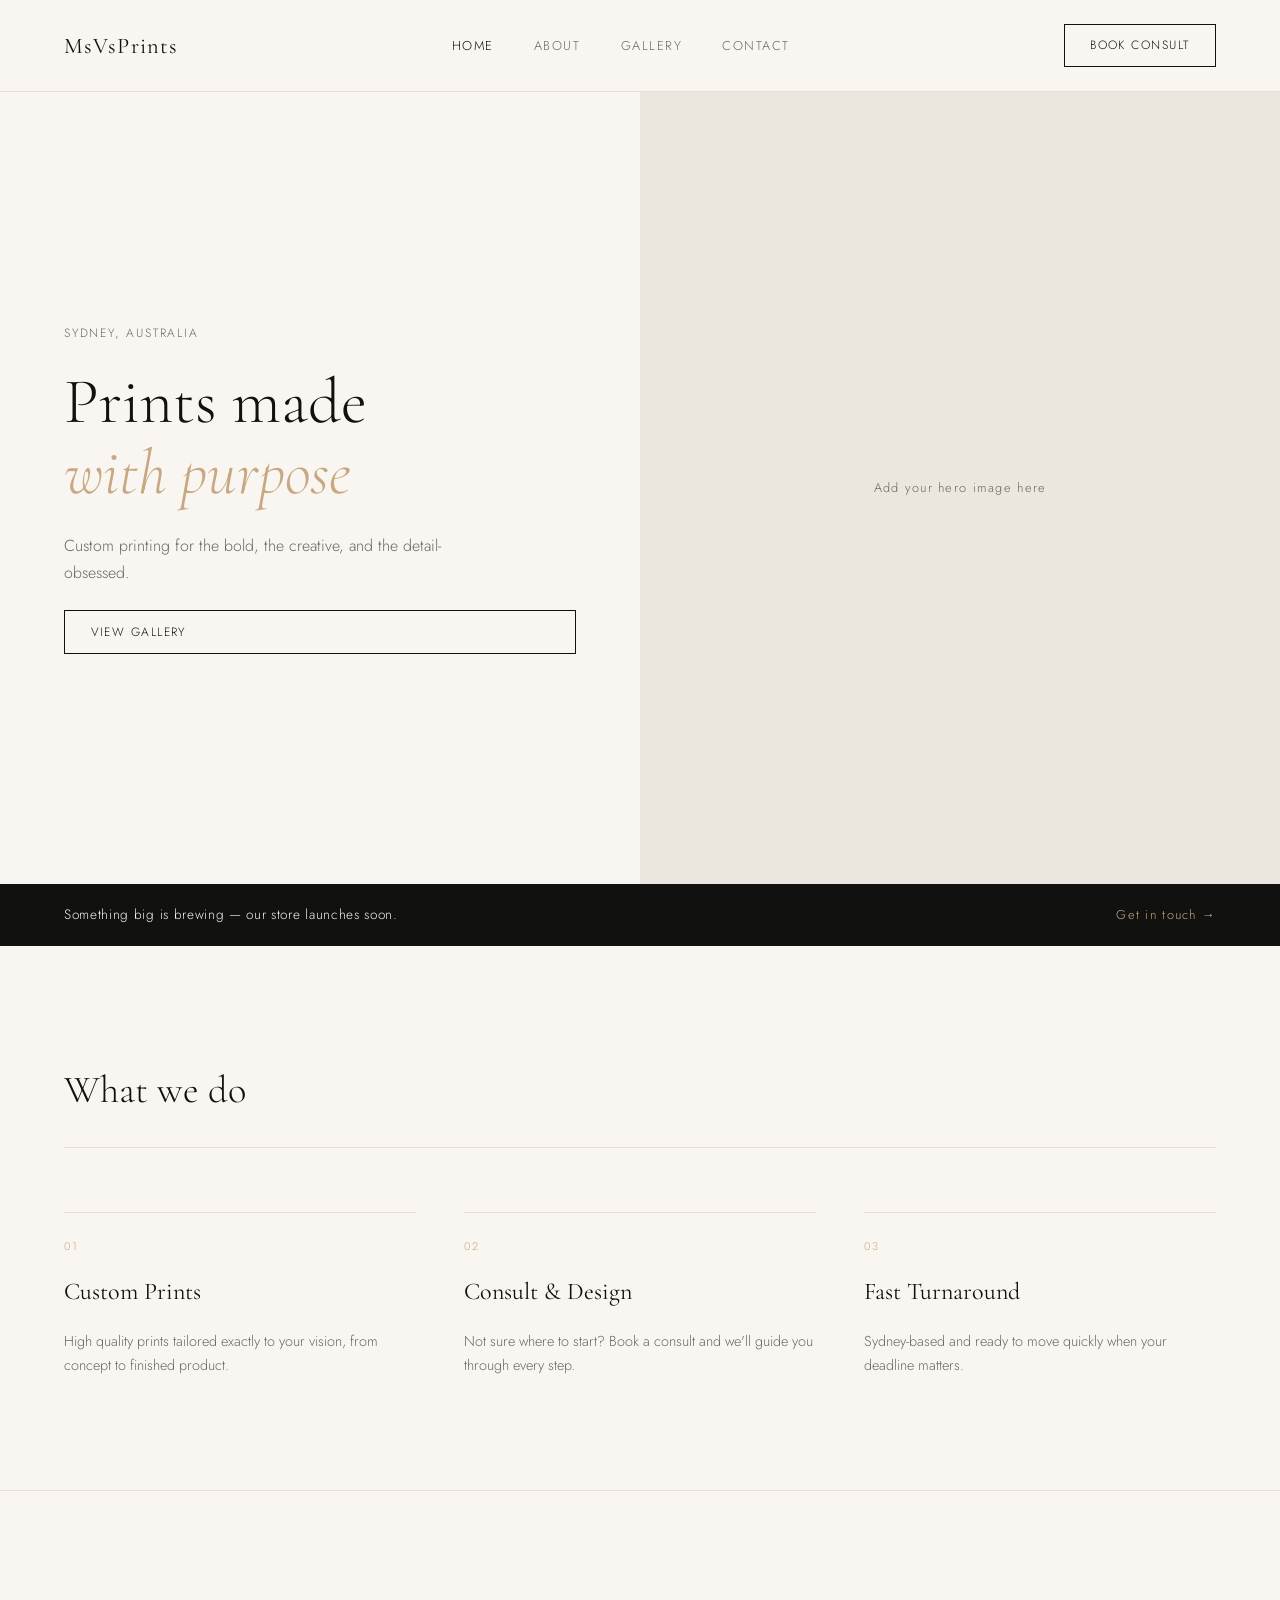
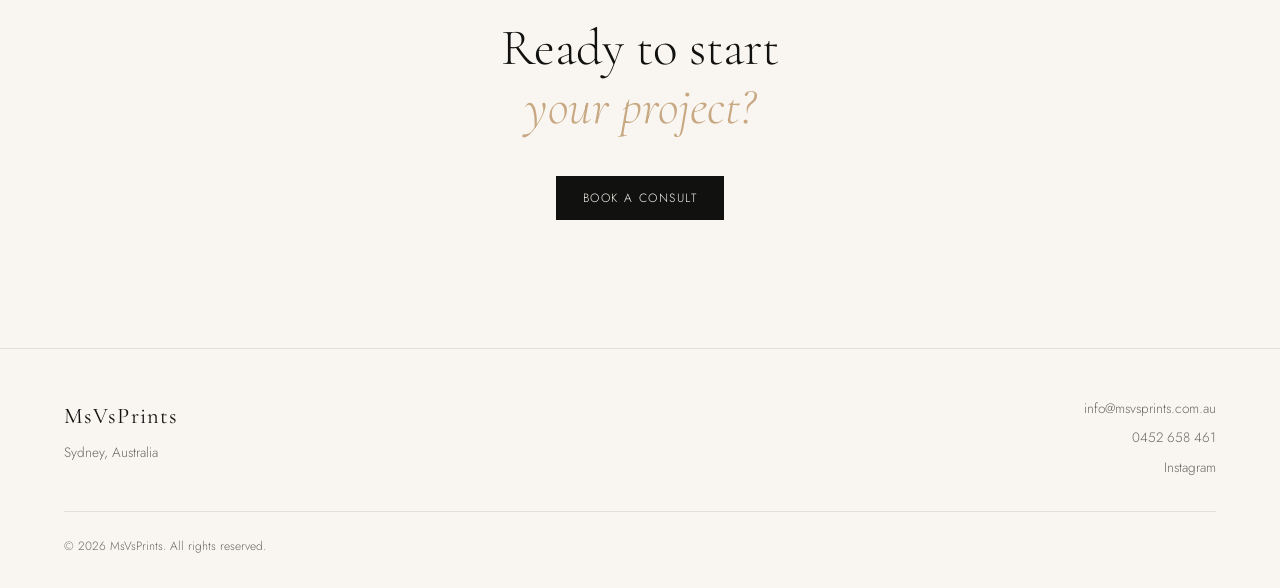
==== index.html @ 6c97df3b "first commit" ====
<!DOCTYPE html>
<html lang="en">
<head>
  <meta charset="UTF-8" />
  <meta name="viewport" content="width=device-width, initial-scale=1.0" />
  <title>MsVsPrints</title>
  <link rel="stylesheet" href="style.css" />
  <link href="https://fonts.googleapis.com/css2?family=Cormorant+Garamond:ital,wght@0,300;0,400;1,300&family=Jost:wght@300;400;500&display=swap" rel="stylesheet" />
</head>
<body>

  <!-- NAV -->
  <header class="nav">
    <a href="index.html" class="logo">MsVsPrints</a>
    <nav>
      <a href="index.html" class="active">Home</a>
      <a href="pages/about.html">About</a>
      <a href="pages/gallery.html">Gallery</a>
      <a href="pages/contact.html">Contact</a>
    </nav>
    <a href="pages/contact.html" class="btn">Book Consult</a>
  </header>

  <!-- HERO -->
  <section class="hero">
    <div class="hero-text">
      <span class="hero-eyebrow">Sydney, Australia</span>
      <h1>Prints made<br /><em>with purpose</em></h1>
      <p>Custom printing for the bold, the creative, and the detail-obsessed.</p>
      <a href="pages/gallery.html" class="btn">View Gallery</a>
    </div>
    <div class="hero-image">
      <div class="hero-placeholder">
        <!-- Replace this div with: <img src="../images/hero.jpg" alt="MsVsPrints hero" /> -->
        <span>Add your hero image here</span>
      </div>
    </div>
  </section>

  <!-- INTRO STRIP -->
  <section class="strip">
    <p>Something big is brewing — our store launches soon.</p>
    <a href="pages/contact.html">Get in touch →</a>
  </section>

  <!-- SERVICES -->
  <section class="services">
    <h2>What we do</h2>
    <div class="services-grid">
      <div class="service-card">
        <span class="service-num">01</span>
        <h3>Custom Prints</h3>
        <p>High quality prints tailored exactly to your vision, from concept to finished product.</p>
      </div>
      <div class="service-card">
        <span class="service-num">02</span>
        <h3>Consult & Design</h3>
        <p>Not sure where to start? Book a consult and we'll guide you through every step.</p>
      </div>
      <div class="service-card">
        <span class="service-num">03</span>
        <h3>Fast Turnaround</h3>
        <p>Sydney-based and ready to move quickly when your deadline matters.</p>
      </div>
    </div>
  </section>

  <!-- CTA -->
  <section class="cta">
    <h2>Ready to start<br /><em>your project?</em></h2>
    <a href="pages/contact.html" class="btn btn-dark">Book a Consult</a>
  </section>

  <!-- FOOTER -->
  <footer class="footer">
    <div class="footer-left">
      <span class="logo">MsVsPrints</span>
      <p>Sydney, Australia</p>
    </div>
    <div class="footer-right">
      <a href="mailto:info@msvsprints.com.au">info@msvsprints.com.au</a>
      <a href="tel:0452658461">0452 658 461</a>
      <a href="https://www.instagram.com/msvsprints/" target="_blank">Instagram</a>
    </div>
    <div class="footer-bottom">
      <p>© 2026 MsVsPrints. All rights reserved.</p>
    </div>
  </footer>

</body>
</html>
---- style.css ----
/* ============================
   MSVSPRINTS — CLEAN MINIMAL
   ============================ */

:root {
  --cream: #f9f6f1;
  --black: #111110;
  --mid: #6b6860;
  --accent: #c8a882;
  --border: #e4e0d8;
  --font-display: 'Cormorant Garamond', Georgia, serif;
  --font-body: 'Jost', sans-serif;
}

*, *::before, *::after { box-sizing: border-box; margin: 0; padding: 0; }

html { scroll-behavior: smooth; }

body {
  background: var(--cream);
  color: var(--black);
  font-family: var(--font-body);
  font-weight: 300;
  font-size: 16px;
  line-height: 1.7;
}

a { color: inherit; text-decoration: none; }

img { display: block; width: 100%; height: 100%; object-fit: cover; }

/* ---- NAV ---- */
.nav {
  display: flex;
  align-items: center;
  justify-content: space-between;
  padding: 1.5rem 4rem;
  border-bottom: 1px solid var(--border);
  position: sticky;
  top: 0;
  background: var(--cream);
  z-index: 100;
}

.logo {
  font-family: var(--font-display);
  font-size: 1.4rem;
  font-weight: 400;
  letter-spacing: 0.05em;
}

.nav nav {
  display: flex;
  gap: 2.5rem;
}

.nav nav a {
  font-size: 0.8rem;
  letter-spacing: 0.12em;
  text-transform: uppercase;
  color: var(--mid);
  transition: color 0.2s;
}

.nav nav a:hover,
.nav nav a.active { color: var(--black); }

/* ---- BUTTON ---- */
.btn {
  display: inline-block;
  padding: 0.65rem 1.6rem;
  border: 1px solid var(--black);
  font-size: 0.75rem;
  letter-spacing: 0.12em;
  text-transform: uppercase;
  font-family: var(--font-body);
  transition: background 0.25s, color 0.25s;
  cursor: pointer;
}

.btn:hover { background: var(--black); color: var(--cream); }

.btn-dark {
  background: var(--black);
  color: var(--cream);
  border-color: var(--black);
}

.btn-dark:hover { background: transparent; color: var(--black); }

/* ---- HERO ---- */
.hero {
  display: grid;
  grid-template-columns: 1fr 1fr;
  min-height: 88vh;
}

.hero-text {
  padding: 6rem 4rem;
  display: flex;
  flex-direction: column;
  justify-content: center;
  gap: 1.5rem;
}

.hero-eyebrow {
  font-size: 0.75rem;
  letter-spacing: 0.15em;
  text-transform: uppercase;
  color: var(--mid);
}

.hero-text h1 {
  font-family: var(--font-display);
  font-size: clamp(3rem, 5vw, 5.5rem);
  font-weight: 300;
  line-height: 1.1;
}

.hero-text h1 em {
  font-style: italic;
  color: var(--accent);
}

.hero-text p {
  max-width: 380px;
  color: var(--mid);
  font-size: 1rem;
}

.hero-image {
  background: var(--border);
  position: relative;
  overflow: hidden;
}

.hero-placeholder {
  width: 100%;
  height: 100%;
  display: flex;
  align-items: center;
  justify-content: center;
  background: #ebe7df;
  color: var(--mid);
  font-size: 0.8rem;
  letter-spacing: 0.1em;
  text-align: center;
  padding: 2rem;
}

/* ---- STRIP ---- */
.strip {
  background: var(--black);
  color: var(--cream);
  padding: 1.2rem 4rem;
  display: flex;
  align-items: center;
  justify-content: space-between;
  font-size: 0.85rem;
  letter-spacing: 0.05em;
}

.strip a {
  color: var(--accent);
  font-size: 0.8rem;
  letter-spacing: 0.1em;
  transition: opacity 0.2s;
}

.strip a:hover { opacity: 0.7; }

/* ---- SERVICES ---- */
.services {
  padding: 7rem 4rem;
}

.services h2 {
  font-family: var(--font-display);
  font-size: clamp(2rem, 3vw, 3rem);
  font-weight: 300;
  margin-bottom: 4rem;
  padding-bottom: 1.5rem;
  border-bottom: 1px solid var(--border);
}

.services-grid {
  display: grid;
  grid-template-columns: repeat(3, 1fr);
  gap: 3rem;
}

.service-card {
  display: flex;
  flex-direction: column;
  gap: 1rem;
  padding-top: 1.5rem;
  border-top: 1px solid var(--border);
}

.service-num {
  font-size: 0.7rem;
  letter-spacing: 0.15em;
  color: var(--accent);
}

.service-card h3 {
  font-family: var(--font-display);
  font-size: 1.5rem;
  font-weight: 400;
}

.service-card p {
  color: var(--mid);
  font-size: 0.9rem;
}

/* ---- CTA ---- */
.cta {
  padding: 8rem 4rem;
  text-align: center;
  background: var(--cream);
  border-top: 1px solid var(--border);
  display: flex;
  flex-direction: column;
  align-items: center;
  gap: 2.5rem;
}

.cta h2 {
  font-family: var(--font-display);
  font-size: clamp(2.5rem, 4vw, 4.5rem);
  font-weight: 300;
  line-height: 1.15;
}

.cta h2 em {
  font-style: italic;
  color: var(--accent);
}

/* ---- FOOTER ---- */
.footer {
  border-top: 1px solid var(--border);
  padding: 3rem 4rem 2rem;
  display: grid;
  grid-template-columns: 1fr 1fr;
  grid-template-rows: auto auto;
  gap: 2rem;
}

.footer-left {
  display: flex;
  flex-direction: column;
  gap: 0.4rem;
}

.footer-left p { font-size: 0.85rem; color: var(--mid); }

.footer-right {
  display: flex;
  flex-direction: column;
  align-items: flex-end;
  gap: 0.4rem;
}

.footer-right a {
  font-size: 0.85rem;
  color: var(--mid);
  transition: color 0.2s;
}

.footer-right a:hover { color: var(--black); }

.footer-bottom {
  grid-column: 1 / -1;
  border-top: 1px solid var(--border);
  padding-top: 1.5rem;
  font-size: 0.75rem;
  color: var(--mid);
}

/* ---- PAGE HERO (inner pages) ---- */
.page-hero {
  padding: 5rem 4rem 3rem;
  border-bottom: 1px solid var(--border);
}

.page-hero span {
  font-size: 0.75rem;
  letter-spacing: 0.15em;
  text-transform: uppercase;
  color: var(--mid);
  display: block;
  margin-bottom: 1rem;
}

.page-hero h1 {
  font-family: var(--font-display);
  font-size: clamp(2.5rem, 4vw, 4rem);
  font-weight: 300;
}

.page-hero h1 em { font-style: italic; color: var(--accent); }

/* ---- ABOUT PAGE ---- */
.about-body {
  display: grid;
  grid-template-columns: 1fr 1fr;
  gap: 6rem;
  padding: 6rem 4rem;
  align-items: start;
}

.about-text { display: flex; flex-direction: column; gap: 1.5rem; }

.about-text h2 {
  font-family: var(--font-display);
  font-size: 2rem;
  font-weight: 300;
}

.about-text p { color: var(--mid); line-height: 1.9; }

.about-image {
  aspect-ratio: 4/5;
  background: #ebe7df;
  display: flex;
  align-items: center;
  justify-content: center;
  color: var(--mid);
  font-size: 0.8rem;
  letter-spacing: 0.1em;
}

/* ---- GALLERY PAGE ---- */
.gallery-grid {
  display: grid;
  grid-template-columns: repeat(3, 1fr);
  gap: 1.5rem;
  padding: 4rem;
}

.gallery-item {
  aspect-ratio: 1;
  background: #ebe7df;
  overflow: hidden;
  display: flex;
  align-items: center;
  justify-content: center;
  color: var(--mid);
  font-size: 0.75rem;
  letter-spacing: 0.1em;
  transition: opacity 0.3s;
}

.gallery-item:hover { opacity: 0.85; }

/* ---- CONTACT PAGE ---- */
.contact-body {
  display: grid;
  grid-template-columns: 1fr 1fr;
  gap: 6rem;
  padding: 6rem 4rem;
}

.contact-info { display: flex; flex-direction: column; gap: 2rem; }

.contact-info h2 {
  font-family: var(--font-display);
  font-size: 2rem;
  font-weight: 300;
}

.contact-detail { display: flex; flex-direction: column; gap: 0.3rem; }

.contact-detail label {
  font-size: 0.7rem;
  letter-spacing: 0.15em;
  text-transform: uppercase;
  color: var(--accent);
}

.contact-detail a, .contact-detail p {
  font-size: 0.95rem;
  color: var(--mid);
}

.contact-form { display: flex; flex-direction: column; gap: 1.5rem; }

.form-group { display: flex; flex-direction: column; gap: 0.5rem; }

.form-group label {
  font-size: 0.75rem;
  letter-spacing: 0.1em;
  text-transform: uppercase;
}

.form-group input,
.form-group textarea {
  background: transparent;
  border: 1px solid var(--border);
  padding: 0.85rem 1rem;
  font-family: var(--font-body);
  font-size: 0.9rem;
  color: var(--black);
  outline: none;
  transition: border-color 0.2s;
  resize: vertical;
}

.form-group input:focus,
.form-group textarea:focus { border-color: var(--black); }

/* ---- MOBILE ---- */
@media (max-width: 768px) {
  .nav { padding: 1.2rem 1.5rem; }
  .nav nav { display: none; }

  .hero { grid-template-columns: 1fr; min-height: auto; }
  .hero-text { padding: 4rem 1.5rem; }
  .hero-image { height: 55vw; }

  .strip { padding: 1rem 1.5rem; flex-direction: column; gap: 0.5rem; text-align: center; }

  .services { padding: 4rem 1.5rem; }
  .services-grid { grid-template-columns: 1fr; gap: 2rem; }

  .cta { padding: 5rem 1.5rem; }

  .footer { padding: 2rem 1.5rem; grid-template-columns: 1fr; }
  .footer-right { align-items: flex-start; }

  .page-hero { padding: 3rem 1.5rem 2rem; }
  .about-body, .contact-body { grid-template-columns: 1fr; gap: 3rem; padding: 3rem 1.5rem; }
  .gallery-grid { grid-template-columns: repeat(2, 1fr); padding: 2rem 1.5rem; gap: 1rem; }
}
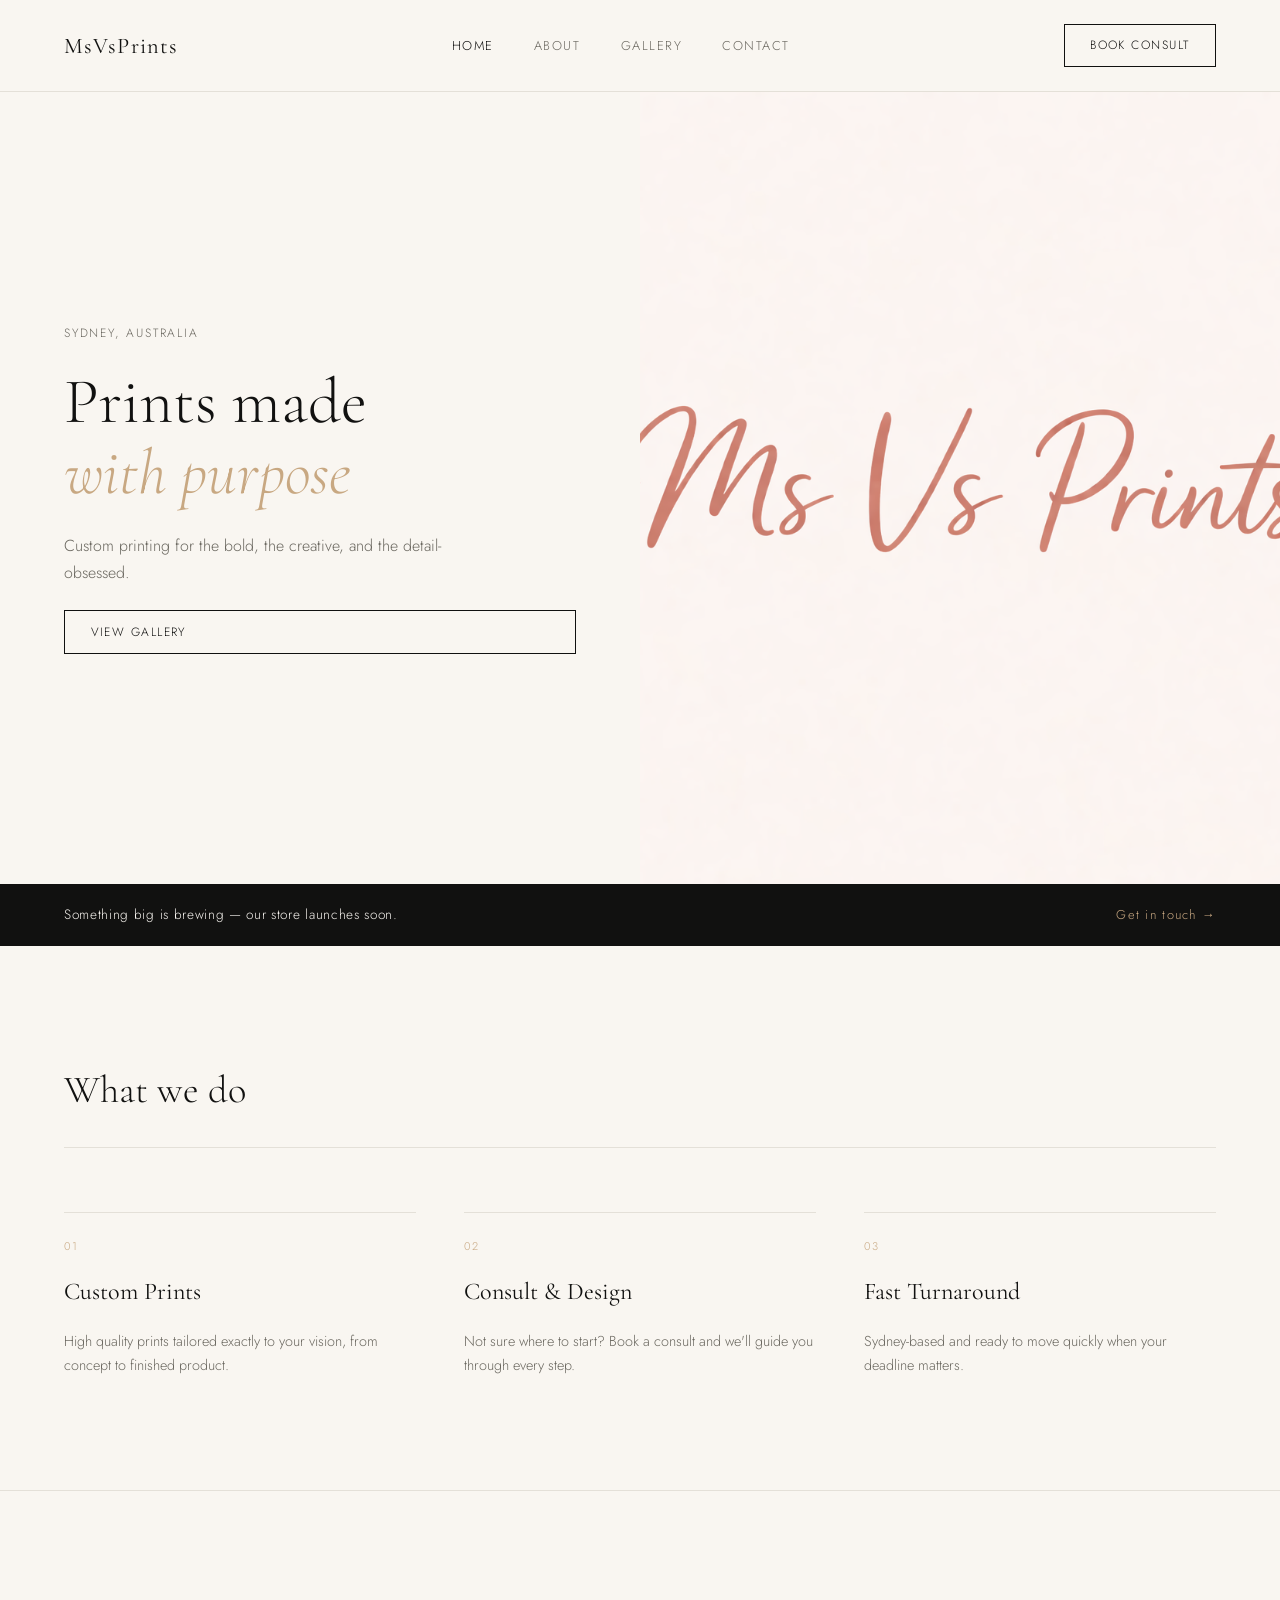
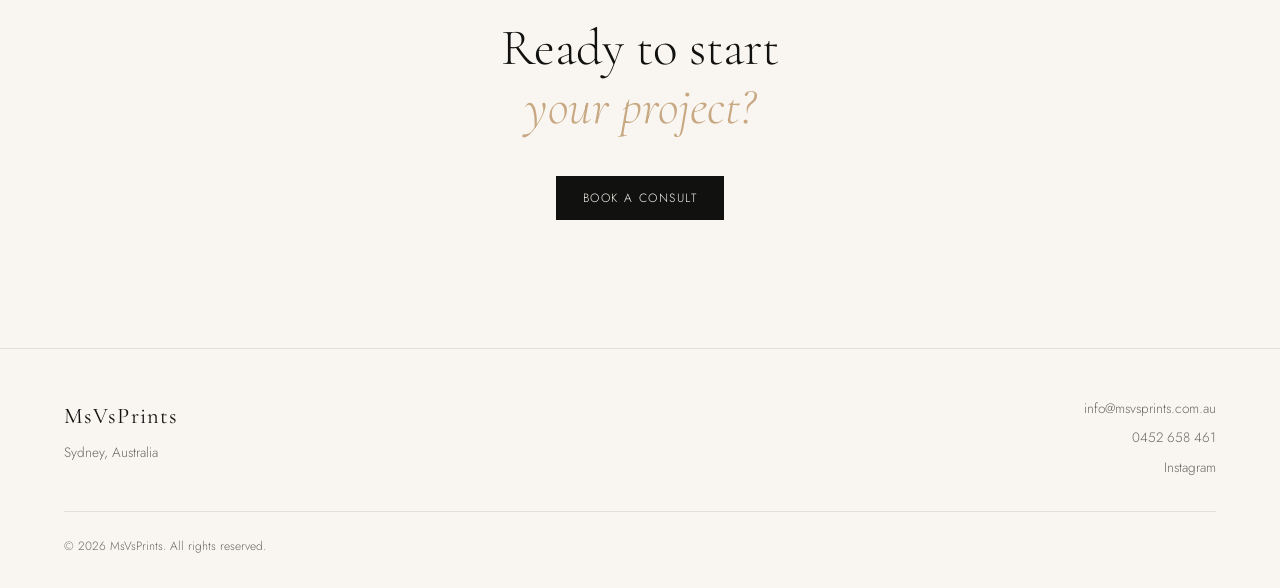
==== commit 4378f9b6: "fix hero image" ====
--- a/index.html
+++ b/index.html
@@ -30,10 +30,7 @@
       <a href="pages/gallery.html" class="btn">View Gallery</a>
     </div>
     <div class="hero-image">
-      <div class="hero-placeholder">
-        <!-- Replace this div with: <img src="../images/hero.jpg" alt="MsVsPrints hero" /> -->
-        <span>Add your hero image here</span>
-      </div>
+      <img src="images/Main.png" alt="MsVsPrints" />
     </div>
   </section>
 
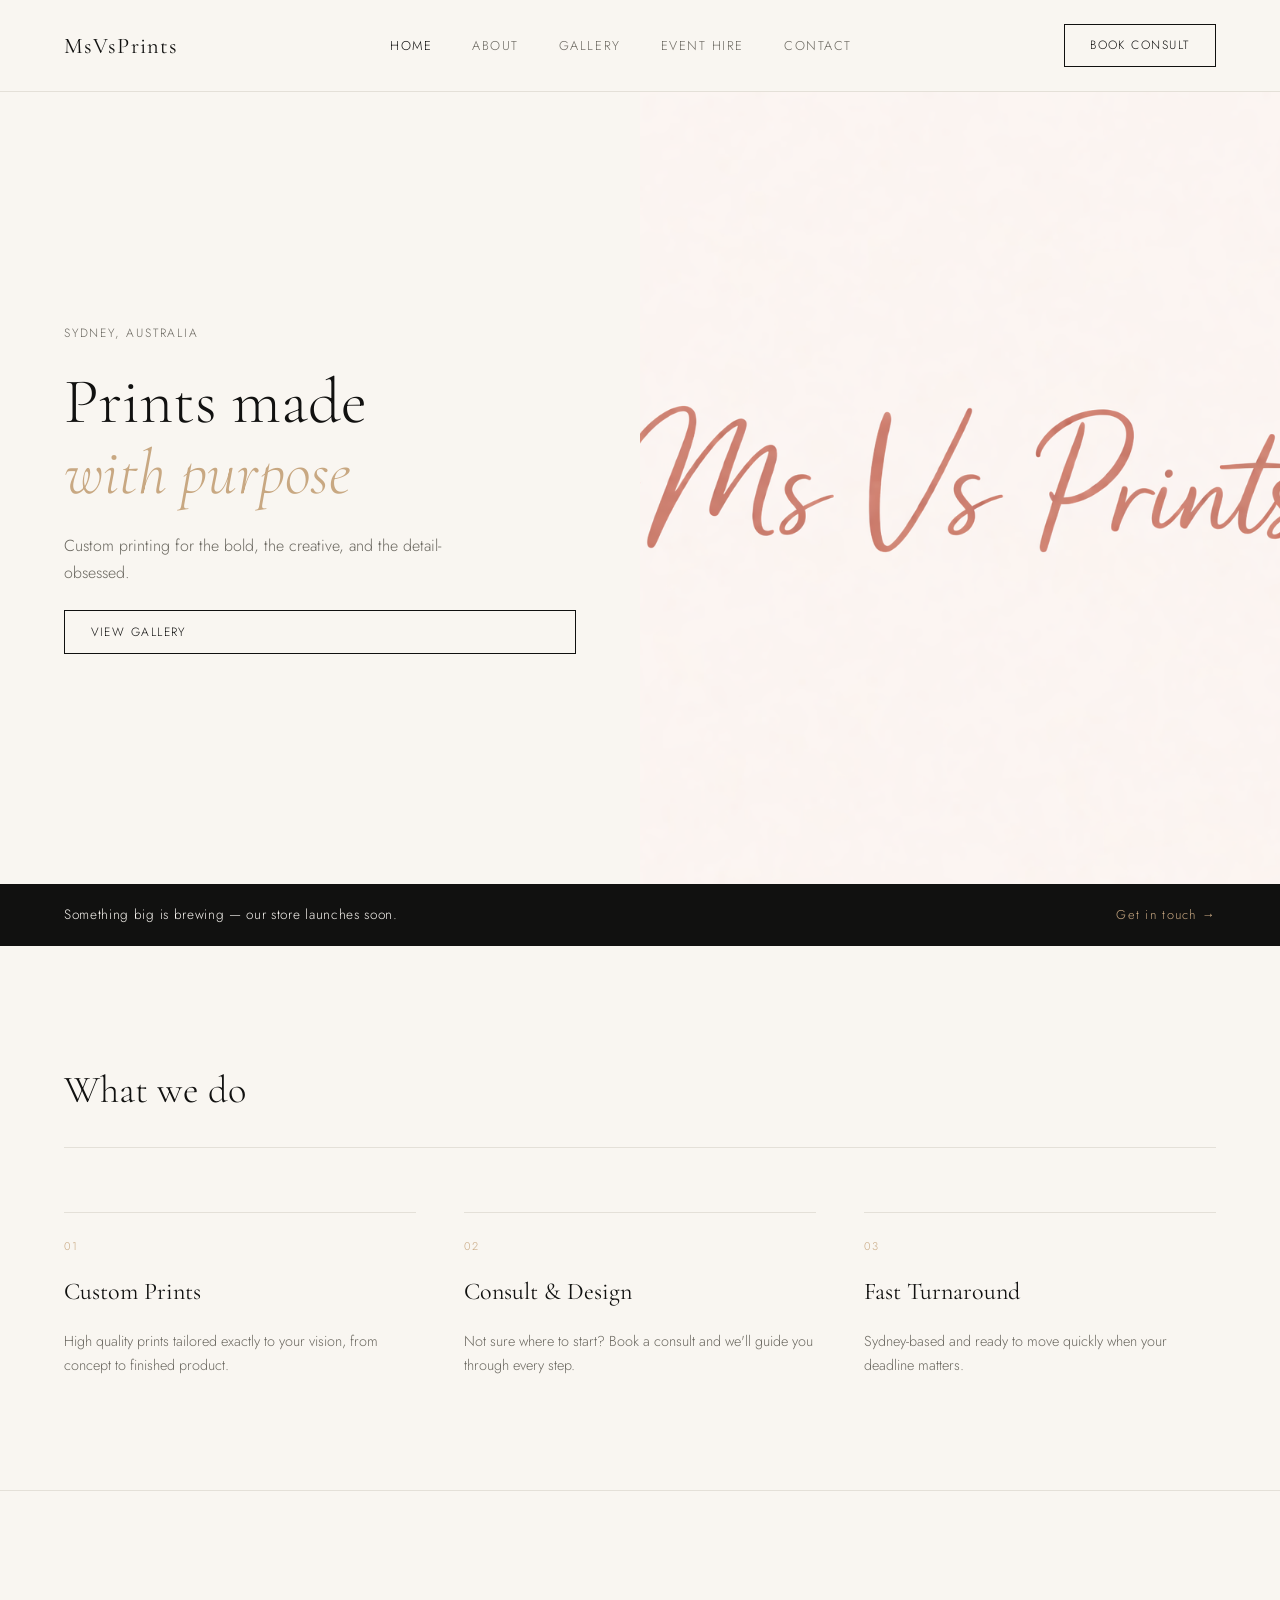
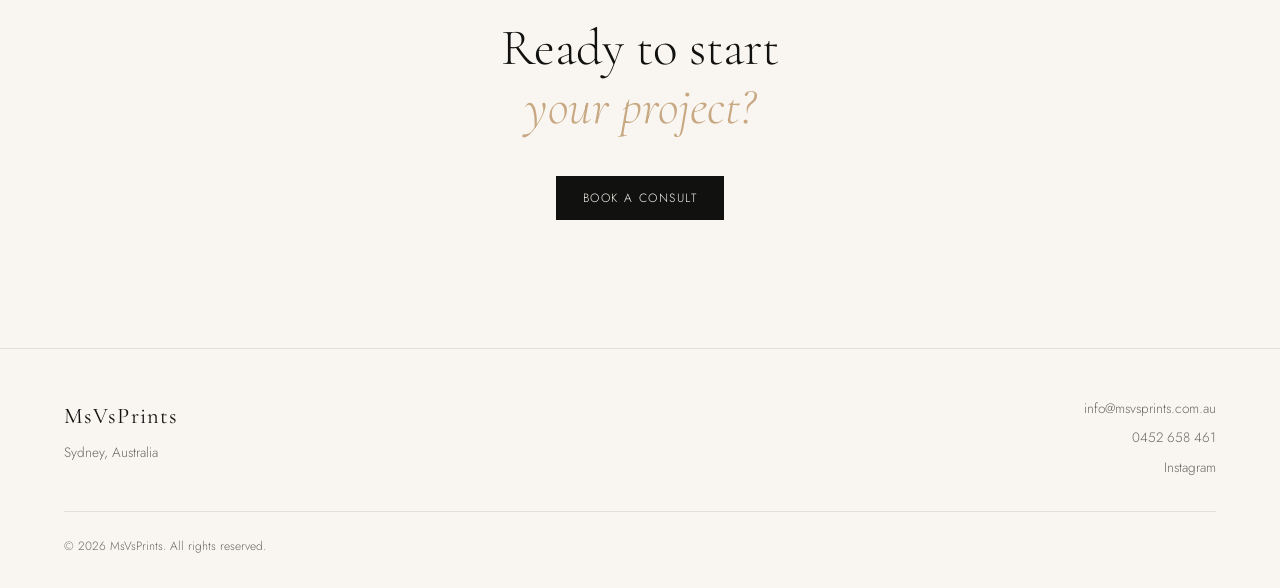
==== commit a91a0d49: "Add Event Hire page and update navigation links" ====
--- a/index.html
+++ b/index.html
@@ -16,6 +16,7 @@
       <a href="index.html" class="active">Home</a>
       <a href="pages/about.html">About</a>
       <a href="pages/gallery.html">Gallery</a>
+      <a href="pages/event-hire.html">Event Hire</a>
       <a href="pages/contact.html">Contact</a>
     </nav>
     <a href="pages/contact.html" class="btn">Book Consult</a>
@@ -30,7 +31,7 @@
       <a href="pages/gallery.html" class="btn">View Gallery</a>
     </div>
     <div class="hero-image">
-      <img src="images/Main.png" alt="MsVsPrints" />
+      <img src="main%20images/Main.png" alt="MsVsPrints" />
     </div>
   </section>
 
--- a/style.css
+++ b/style.css
@@ -322,7 +322,6 @@
 .about-text p { color: var(--mid); line-height: 1.9; }
 
 .about-image {
-  aspect-ratio: 4/5;
   background: #ebe7df;
   display: flex;
   align-items: center;
@@ -330,6 +329,12 @@
   color: var(--mid);
   font-size: 0.8rem;
   letter-spacing: 0.1em;
+}
+
+.about-image img {
+  width: 100%;
+  height: auto;
+  object-fit: contain;
 }
 
 /* ---- GALLERY PAGE ---- */
@@ -354,6 +359,13 @@
 }
 
 .gallery-item:hover { opacity: 0.85; }
+
+.gallery-item img {
+  width: 100%;
+  height: 100%;
+  object-fit: cover;
+  display: block;
+}
 
 /* ---- CONTACT PAGE ---- */
 .contact-body {
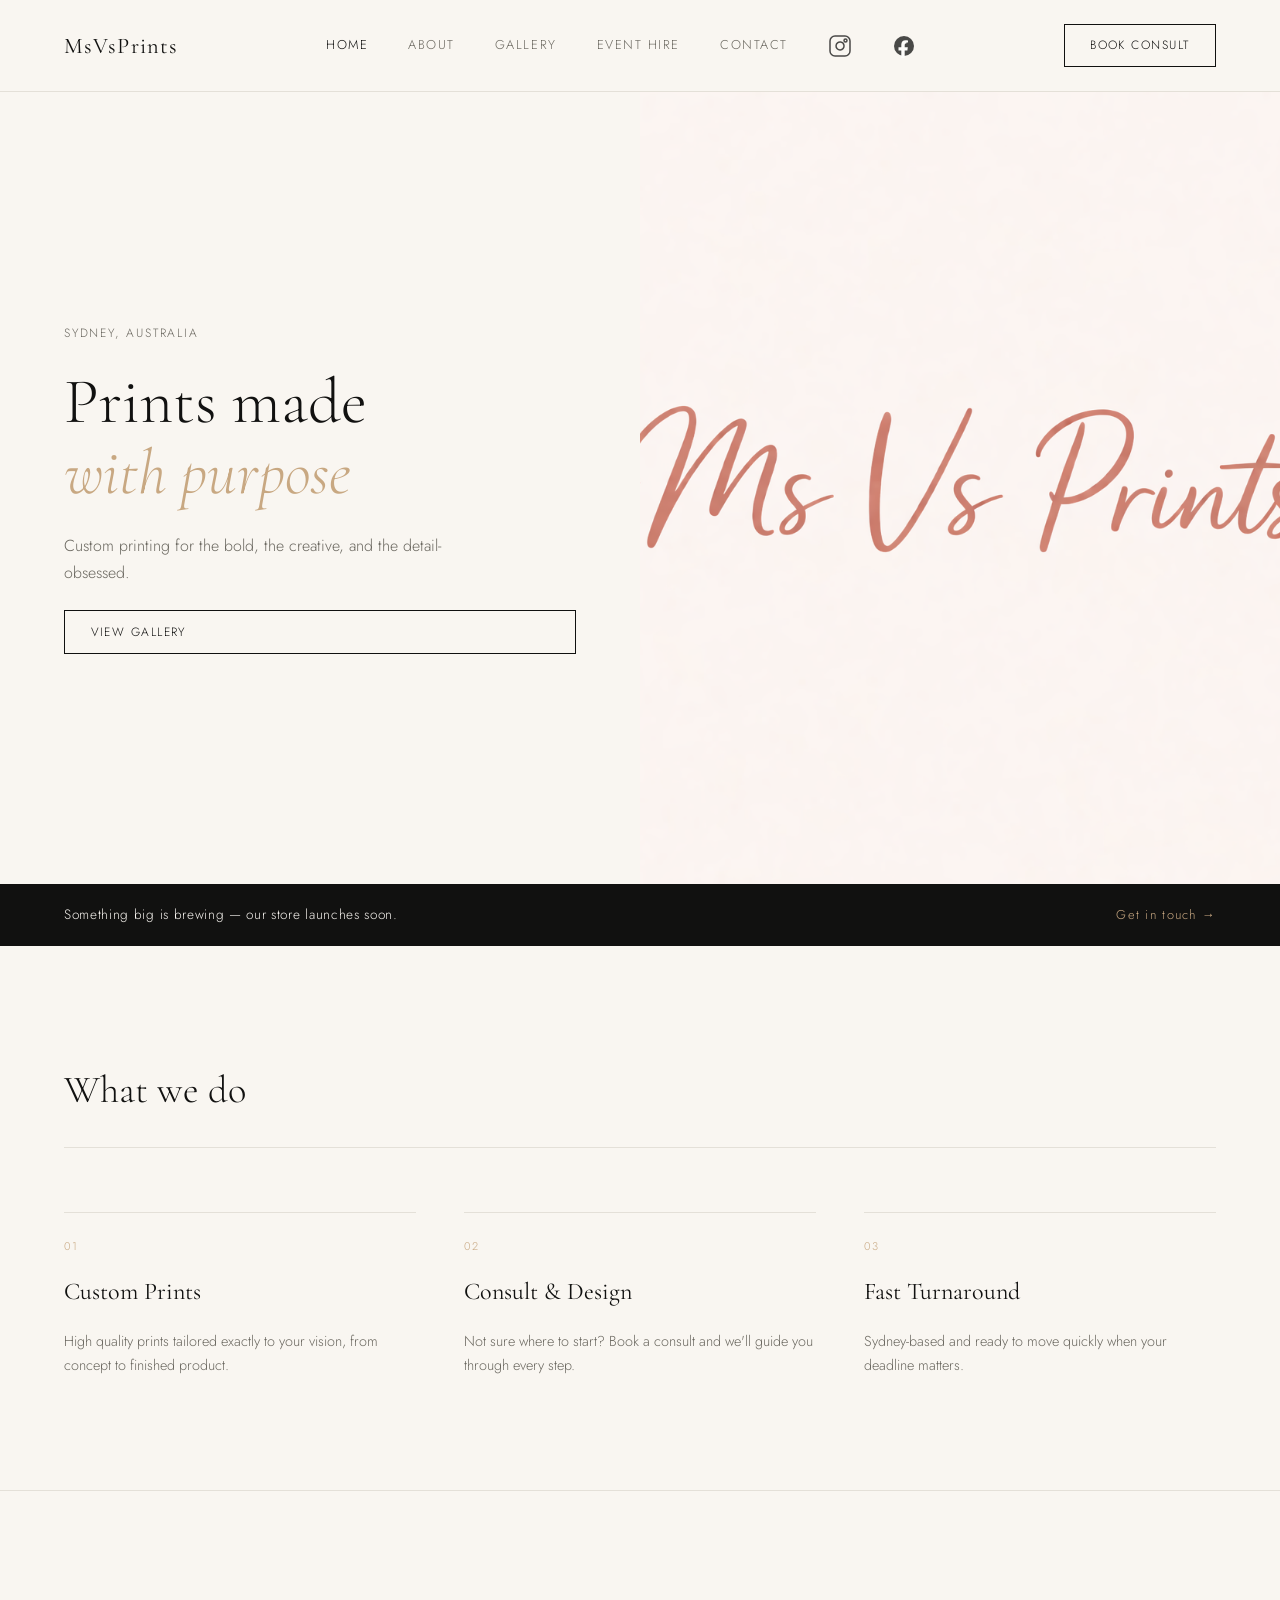
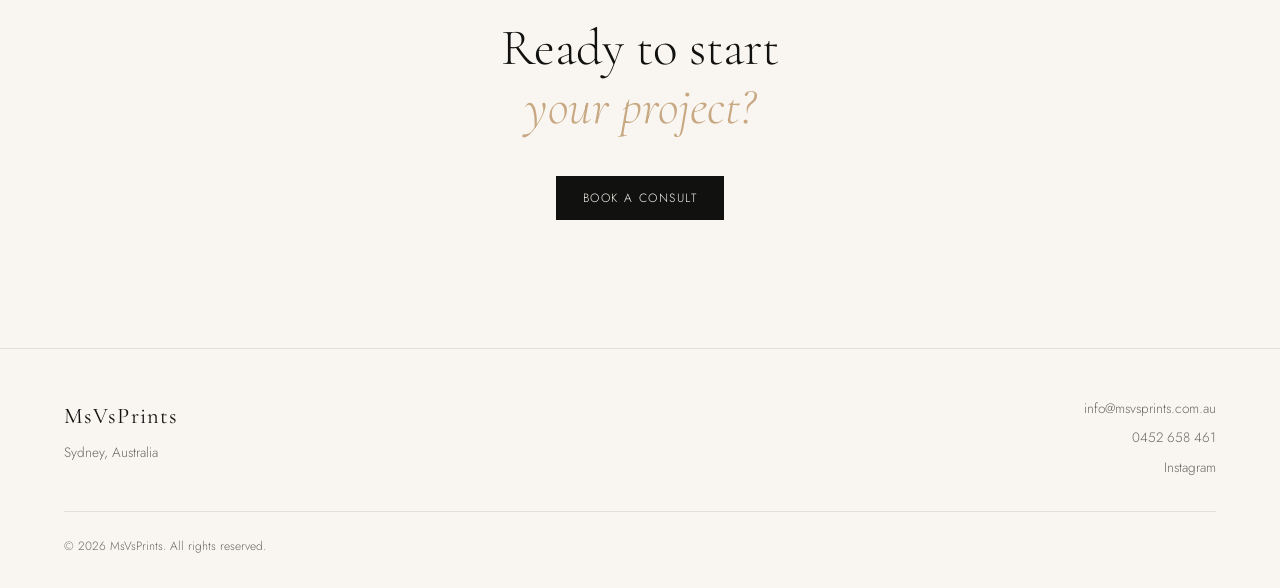
==== commit 0d6f51b9: "Add social media links to navigation and style updates for icons" ====
--- a/index.html
+++ b/index.html
@@ -18,6 +18,8 @@
       <a href="pages/gallery.html">Gallery</a>
       <a href="pages/event-hire.html">Event Hire</a>
       <a href="pages/contact.html">Contact</a>
+      <a href="https://www.instagram.com/msvsprints/" target="_blank" class="social-icon" title="Instagram"><img src="instagram-icon.svg" alt="Instagram" style="height: 24px; width: 24px; display: inline;" /></a>
+      <a href="https://www.facebook.com/profile.php?id=61572029797765" target="_blank" class="social-icon" title="Facebook"><img src="facebook-icon.svg" alt="Facebook" style="height: 24px; width: 24px; display: inline;" /></a>
     </nav>
     <a href="pages/contact.html" class="btn">Book Consult</a>
   </header>
--- a/style.css
+++ b/style.css
@@ -64,6 +64,25 @@
 
 .nav nav a:hover,
 .nav nav a.active { color: var(--black); }
+
+.social-icon {
+  font-size: 1.8rem !important;
+  text-transform: none !important;
+  letter-spacing: normal !important;
+  opacity: 0.7;
+  transition: opacity 0.2s;
+  display: inline-flex;
+  align-items: center;
+  justify-content: center;
+}
+
+.social-icon img {
+  width: 24px;
+  height: 24px;
+  object-fit: contain;
+}
+
+.social-icon:hover { opacity: 1; }
 
 /* ---- BUTTON ---- */
 .btn {
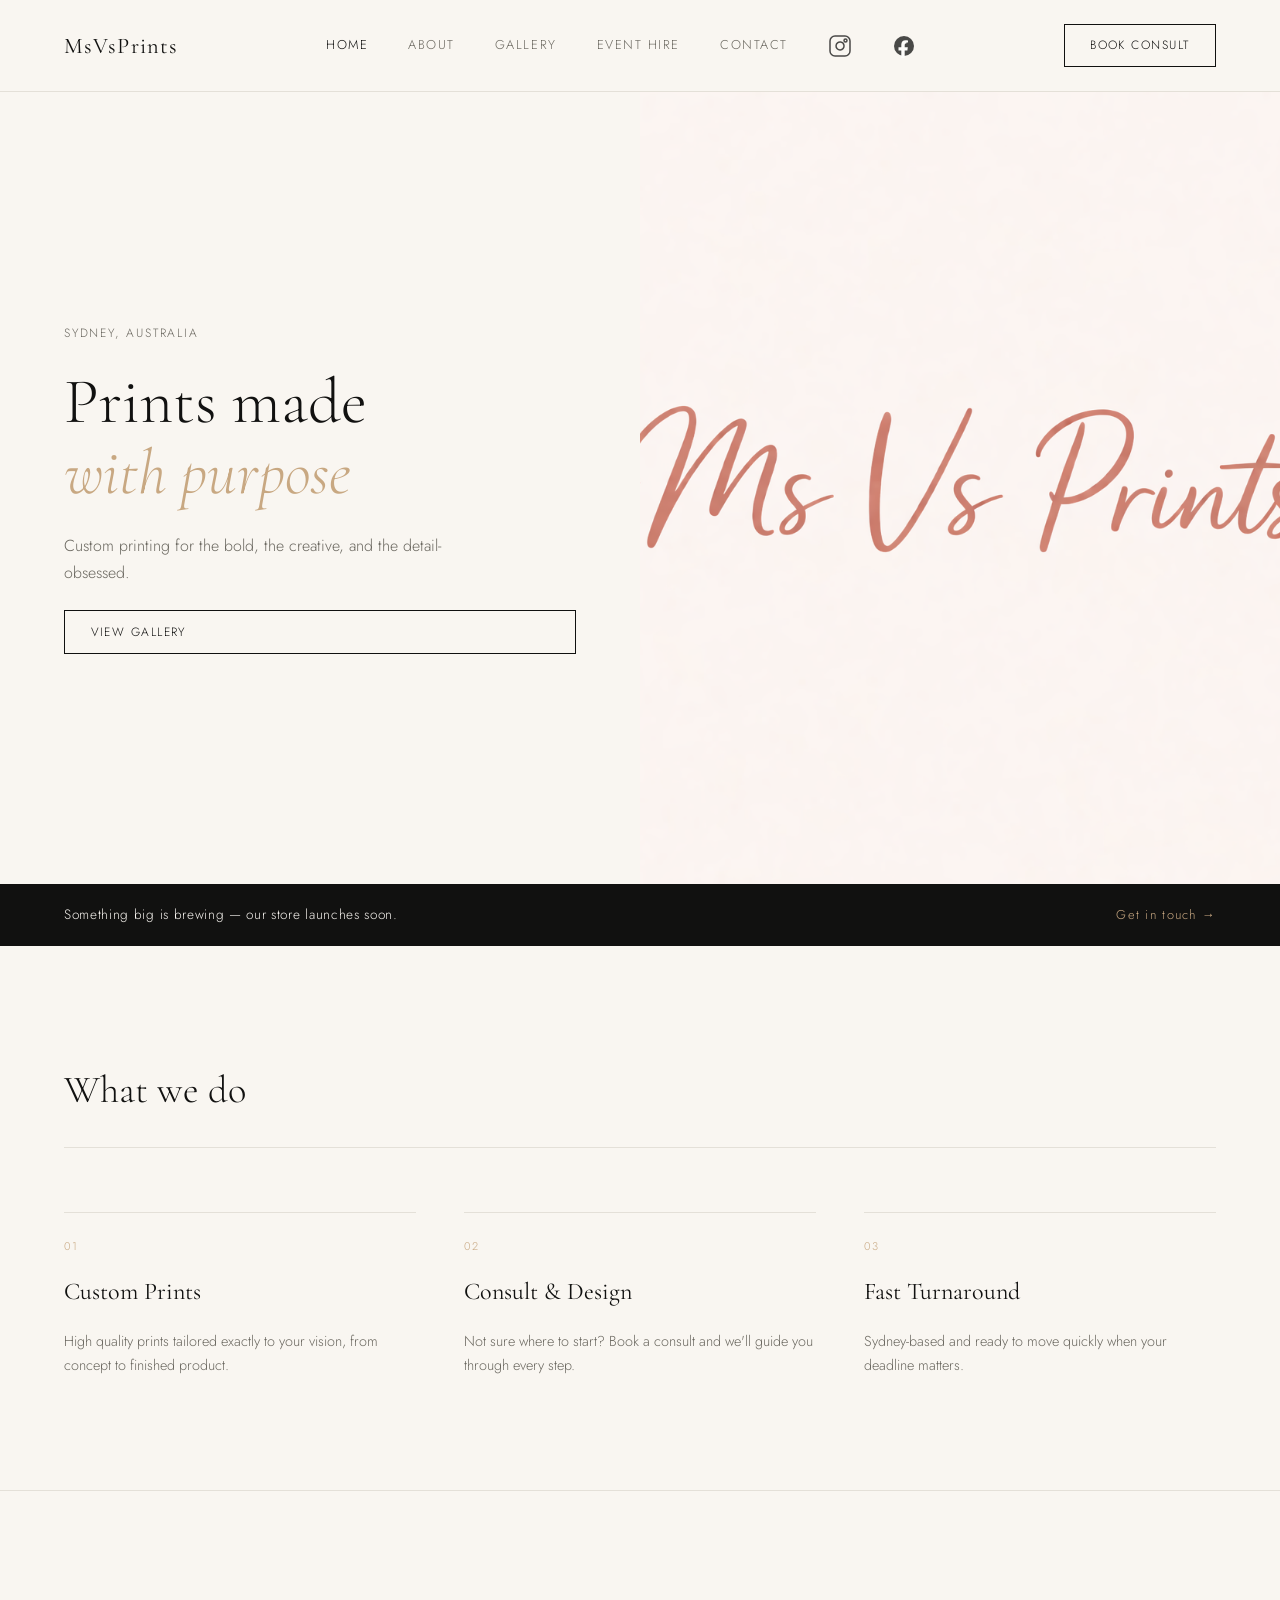
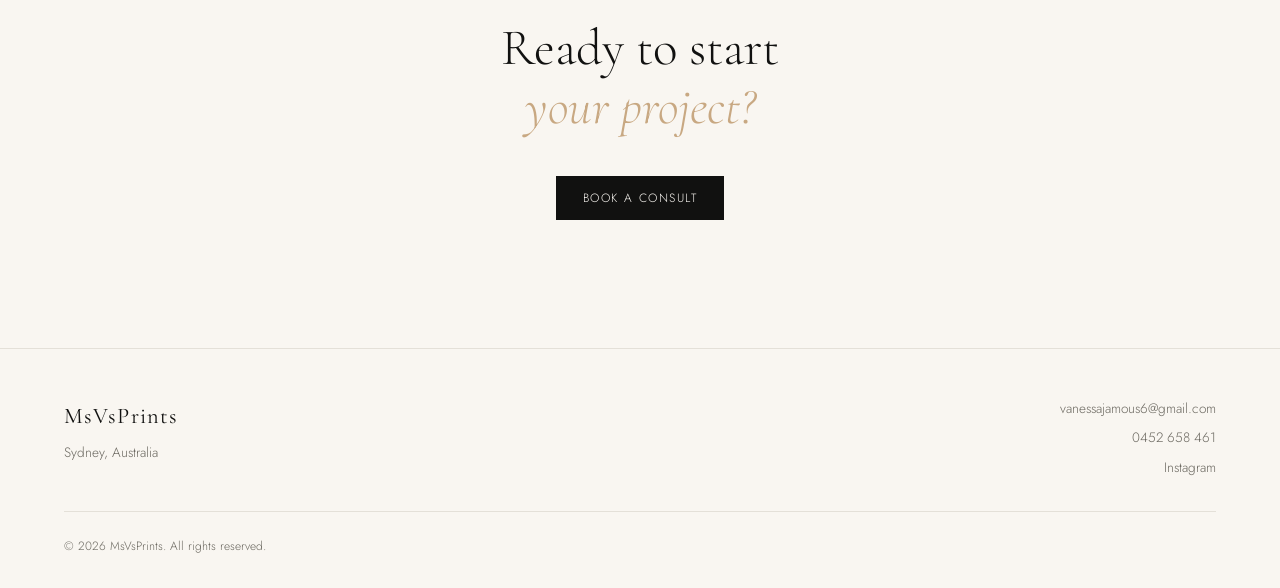
==== commit fe79cf01: "Update footer email address for contact" ====
--- a/index.html
+++ b/index.html
@@ -78,7 +78,7 @@
       <p>Sydney, Australia</p>
     </div>
     <div class="footer-right">
-      <a href="mailto:info@msvsprints.com.au">info@msvsprints.com.au</a>
+      <a href="mailto:vanessajamous6@gmail.com">vanessajamous6@gmail.com</a>
       <a href="tel:0452658461">0452 658 461</a>
       <a href="https://www.instagram.com/msvsprints/" target="_blank">Instagram</a>
     </div>
